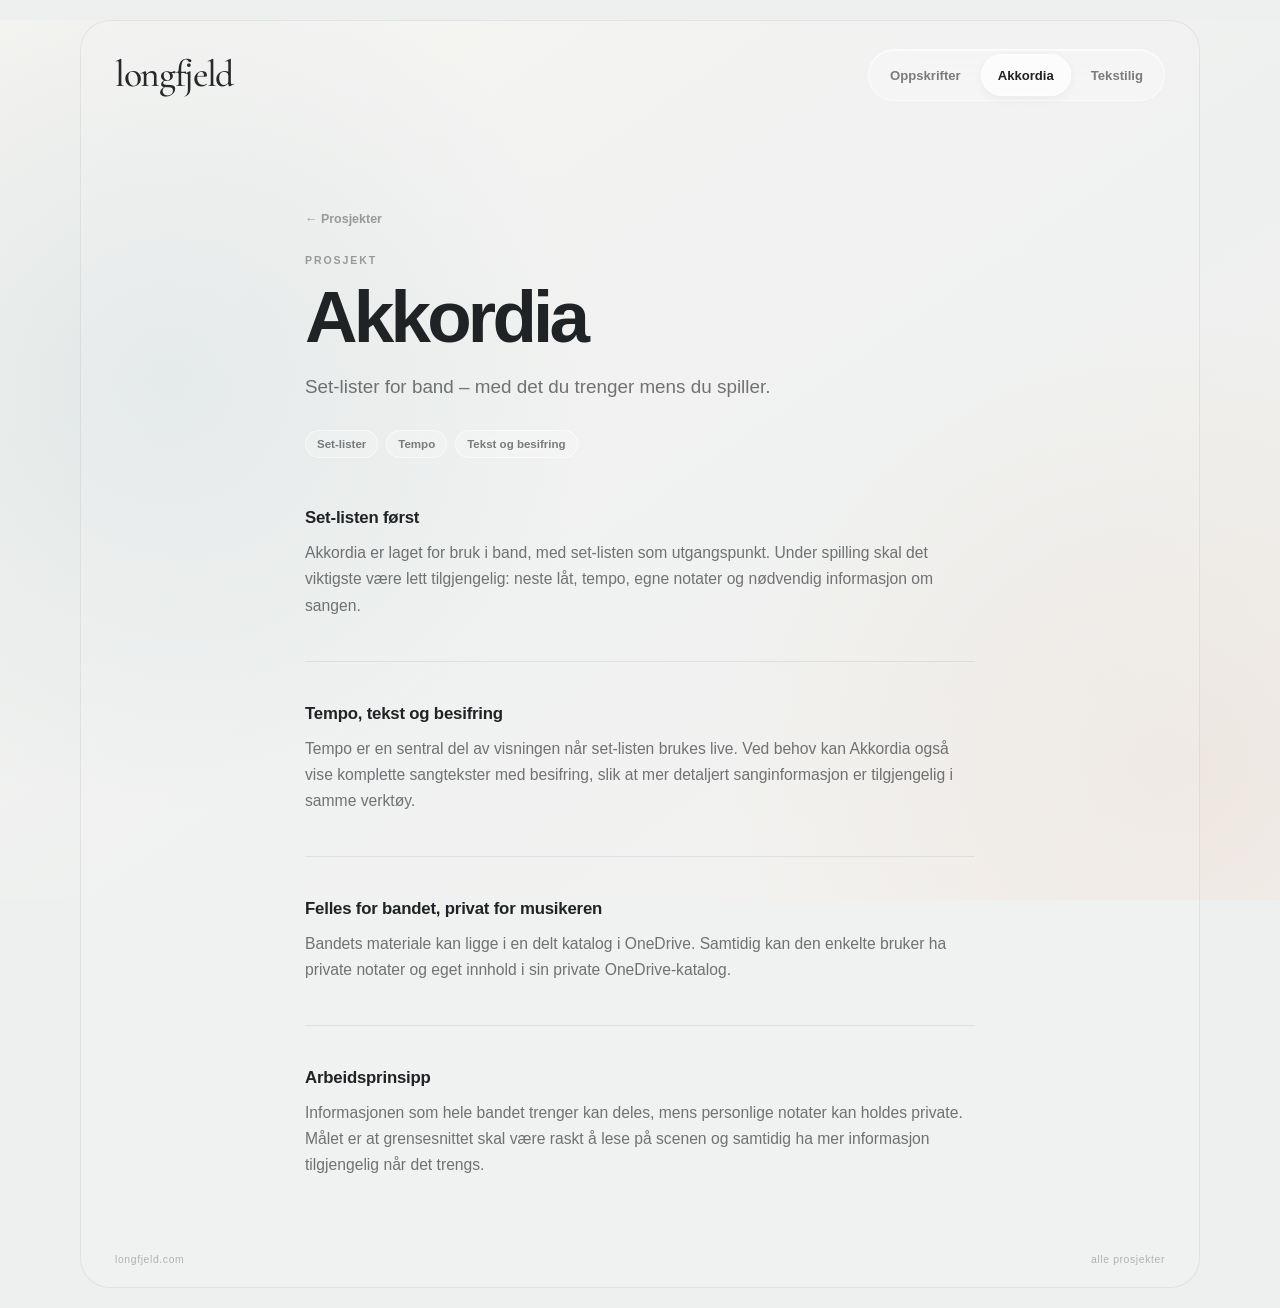
==== akkordia/index.html @ fc6eb003 "Redesign longfjeld.com" ====
<!doctype html>
<html lang="no">
<head>
  <meta charset="utf-8">
  <meta name="viewport" content="width=device-width, initial-scale=1">
  <meta name="description" content="Akkordia - set-lister for band med tempo, private notater, tekster og besifring.">
  <meta name="theme-color" content="#eef0ef">
  <title>Akkordia · longfjeld</title>
  <link rel="stylesheet" href="../style.css">
</head>
<body class="project-page">
  <div class="site-shell">
    <header class="site-header">
      <a class="brand" href="../" aria-label="longfjeld - forside">longfjeld</a>
      <nav class="project-nav" aria-label="Prosjekter">
        <a href="../oppskrifter/">Oppskrifter</a>
        <a href="../akkordia/" aria-current="page">Akkordia</a>
        <a href="../tekstilig/">Tekstilig</a>
      </nav>
    </header>

    <main class="site-main">
      <article class="project-content">
        <div class="project-header-row"><a class="back-link" href="../">← Prosjekter</a></div>
        <section class="project-intro">
          <p class="eyebrow">Prosjekt</p>
          <h1>Akkordia</h1>
          <p class="project-lead">Set-lister for band – med det du trenger mens du spiller.</p>
          <div class="project-meta" aria-label="Nøkkelord">
            <span class="tag">Set-lister</span>
            <span class="tag">Tempo</span>
            <span class="tag">Tekst og besifring</span>
          </div>
        </section>

        <div class="project-sections">
          <section class="info-section">
            <h2>Set-listen først</h2>
            <p>Akkordia er laget for bruk i band, med set-listen som utgangspunkt. Under spilling skal det viktigste være lett tilgjengelig: neste låt, tempo, egne notater og nødvendig informasjon om sangen.</p>
          </section>

          <section class="info-section">
            <h2>Tempo, tekst og besifring</h2>
            <p>Tempo er en sentral del av visningen når set-listen brukes live. Ved behov kan Akkordia også vise komplette sangtekster med besifring, slik at mer detaljert sanginformasjon er tilgjengelig i samme verktøy.</p>
          </section>

          <section class="info-section">
            <h2>Felles for bandet, privat for musikeren</h2>
            <p>Bandets materiale kan ligge i en delt katalog i OneDrive. Samtidig kan den enkelte bruker ha private notater og eget innhold i sin private OneDrive-katalog.</p>
          </section>

          <section class="info-section">
            <h2>Arbeidsprinsipp</h2>
            <p>Informasjonen som hele bandet trenger kan deles, mens personlige notater kan holdes private. Målet er at grensesnittet skal være raskt å lese på scenen og samtidig ha mer informasjon tilgjengelig når det trengs.</p>
          </section>
        </div>
      </article>
    </main>

    <footer class="site-footer">
      <span>longfjeld.com</span>
      <a href="../">alle prosjekter</a>
    </footer>
  </div>
</body>
</html>
---- style.css ----
@import url('https://fonts.googleapis.com/css2?family=Cormorant+Garamond:ital,wght@0,400;0,500;0,600;1,500&display=swap');

/* ==========================================================
   longfjeld.com - Minimal Glass

   ENKLE INNSTILLINGER
   Endre disse verdiene først dersom du vil justere uttrykket.
   ========================================================== */
:root {
  --page-bg-a: #f5f4f1;
  --page-bg-b: #eef0ef;
  --page-bg-c: #f4f1ee;
  --text: #202326;
  --muted: rgba(32, 35, 38, 0.62);
  --quiet: rgba(32, 35, 38, 0.42);
  --faint: rgba(32, 35, 38, 0.30);

  --glass: rgba(255, 255, 255, 0.28);
  --glass-strong: rgba(255, 255, 255, 0.58);
  --glass-hover: rgba(255, 255, 255, 0.52);
  --glass-border: rgba(255, 255, 255, 0.62);
  --glass-blur: 20px;

  --blue-glow: rgba(176, 198, 204, 0.25);
  --warm-glow: rgba(216, 194, 174, 0.22);

  --content-width: 1120px;
  --reading-width: 670px;
  --radius-large: 30px;
  --radius-medium: 20px;
  --radius-pill: 999px;
}

/* Vanligvis trenger du ikke endre noe under denne linjen. */
* {
  box-sizing: border-box;
}

html {
  min-height: 100%;
  background: var(--page-bg-b);
}

body {
  margin: 0;
  min-height: 100vh;
  color: var(--text);
  background:
    radial-gradient(circle at 13% 42%, var(--blue-glow) 0, transparent 27rem),
    radial-gradient(circle at 91% 85%, var(--warm-glow) 0, transparent 28rem),
    linear-gradient(145deg, var(--page-bg-a) 0%, var(--page-bg-b) 58%, var(--page-bg-c) 100%);
  background-attachment: fixed;
  font-family: -apple-system, BlinkMacSystemFont, "Segoe UI", Roboto, Helvetica, Arial, sans-serif;
  -webkit-font-smoothing: antialiased;
  text-rendering: optimizeLegibility;
}

a {
  color: inherit;
}

button,
a {
  -webkit-tap-highlight-color: transparent;
}

.site-shell {
  width: min(calc(100% - 40px), var(--content-width));
  min-height: calc(100vh - 40px);
  margin: 20px auto;
  padding: 28px 34px 22px;
  display: flex;
  flex-direction: column;
  border: 1px solid rgba(125, 132, 136, 0.14);
  border-radius: var(--radius-large);
  background: rgba(248, 248, 246, 0.18);
}

.site-header {
  display: flex;
  align-items: center;
  justify-content: space-between;
  gap: 24px;
}

.brand {
  color: #26292a;
  font-family: "Cormorant Garamond", Georgia, "Times New Roman", serif;
  font-size: clamp(2rem, 3.1vw, 2.35rem);
  font-weight: 500;
  line-height: 1;
  letter-spacing: -0.035em;
  text-decoration: none;
  font-variant-ligatures: common-ligatures discretionary-ligatures;
}

.project-nav {
  display: flex;
  gap: 3px;
  padding: 4px;
  border: 1px solid var(--glass-border);
  border-radius: var(--radius-pill);
  background: var(--glass);
  box-shadow: inset 0 1px 0 rgba(255, 255, 255, 0.55);
  -webkit-backdrop-filter: blur(var(--glass-blur));
  backdrop-filter: blur(var(--glass-blur));
}

.project-nav a {
  min-height: 42px;
  padding: 0 17px;
  display: inline-flex;
  align-items: center;
  justify-content: center;
  border-radius: var(--radius-pill);
  color: rgba(32, 35, 38, 0.58);
  font-size: 0.82rem;
  font-weight: 550;
  text-decoration: none;
  transition: background 160ms ease, color 160ms ease, box-shadow 160ms ease;
}

.project-nav a[aria-current="page"] {
  color: var(--text);
  background: rgba(255, 255, 255, 0.64);
  box-shadow:
    inset 0 0 0 1px rgba(255, 255, 255, 0.72),
    0 3px 10px rgba(48, 53, 56, 0.055);
}

@media (hover: hover) and (pointer: fine) {
  .project-nav a:hover,
  .project-link:hover,
  .button:hover {
    background: var(--glass-hover);
    color: var(--text);
  }
}

:focus-visible {
  outline: 2px solid rgba(70, 100, 112, 0.65);
  outline-offset: 3px;
}

.site-main {
  width: 100%;
  flex: 1;
  display: flex;
  align-items: center;
  justify-content: center;
  padding: clamp(56px, 9vw, 108px) 0 clamp(42px, 6vw, 76px);
}

.home-intro,
.project-intro,
.project-sections {
  width: min(100%, var(--reading-width));
}

.eyebrow {
  margin: 0 0 15px;
  color: var(--quiet);
  font-size: 0.66rem;
  font-weight: 700;
  letter-spacing: 0.18em;
  line-height: 1;
  text-transform: uppercase;
}

h1,
h2,
p {
  margin-top: 0;
}

h1 {
  margin-bottom: 20px;
  color: var(--text);
  font-size: clamp(2.65rem, 6.2vw, 4.55rem);
  font-weight: 570;
  letter-spacing: -0.052em;
  line-height: 0.98;
}

.home-intro > p,
.project-lead {
  max-width: 610px;
  margin-bottom: 0;
  color: var(--muted);
  font-size: clamp(1.05rem, 1.7vw, 1.18rem);
  line-height: 1.62;
}

.project-grid {
  margin-top: 36px;
  display: grid;
  grid-template-columns: repeat(3, minmax(0, 1fr));
  gap: 10px;
}

.project-link {
  min-height: 132px;
  padding: 18px;
  display: flex;
  flex-direction: column;
  justify-content: space-between;
  gap: 18px;
  border: 1px solid var(--glass-border);
  border-radius: var(--radius-medium);
  color: var(--text);
  background: rgba(255, 255, 255, 0.32);
  text-decoration: none;
  -webkit-backdrop-filter: blur(16px);
  backdrop-filter: blur(16px);
  transition: background 160ms ease, transform 160ms ease;
}

.project-link__top {
  display: flex;
  align-items: center;
  justify-content: space-between;
  gap: 12px;
}

.project-link__name {
  font-size: 0.95rem;
  font-weight: 650;
}

.project-link__arrow {
  color: var(--quiet);
  font-size: 1.05rem;
}

.project-link__desc {
  color: var(--muted);
  font-size: 0.83rem;
  line-height: 1.45;
}

.project-header-row {
  margin-bottom: 28px;
}

.back-link {
  color: var(--quiet);
  font-size: 0.78rem;
  font-weight: 550;
  text-decoration: none;
}

.project-meta {
  margin-top: 28px;
  display: flex;
  flex-wrap: wrap;
  gap: 8px;
}

.tag {
  padding: 7px 11px;
  border: 1px solid rgba(255, 255, 255, 0.52);
  border-radius: var(--radius-pill);
  color: rgba(32, 35, 38, 0.58);
  background: rgba(255, 255, 255, 0.22);
  font-size: 0.72rem;
  font-weight: 600;
  -webkit-backdrop-filter: blur(12px);
  backdrop-filter: blur(12px);
}

.project-page .site-main {
  align-items: flex-start;
}

.project-content {
  width: min(100%, var(--reading-width));
}

.project-sections {
  margin-top: 48px;
  display: grid;
  gap: 42px;
}

.info-section {
  padding-top: 2px;
}

.info-section + .info-section {
  padding-top: 42px;
  border-top: 1px solid rgba(32, 35, 38, 0.08);
}

.info-section h2 {
  margin-bottom: 12px;
  color: var(--text);
  font-size: 1.05rem;
  font-weight: 680;
  letter-spacing: -0.012em;
}

.info-section p,
.info-section li {
  color: var(--muted);
  font-size: 0.98rem;
  line-height: 1.66;
}

.info-section p:last-child {
  margin-bottom: 0;
}

.info-section ul {
  margin: 12px 0 0;
  padding-left: 1.15rem;
}

.info-section li + li {
  margin-top: 6px;
}

.actions {
  margin-top: 30px;
  display: flex;
  flex-wrap: wrap;
  gap: 9px;
}

.button {
  min-height: 44px;
  padding: 0 18px;
  display: inline-flex;
  align-items: center;
  justify-content: center;
  gap: 10px;
  border: 1px solid rgba(255, 255, 255, 0.72);
  border-radius: var(--radius-pill);
  color: var(--text);
  background: var(--glass-strong);
  box-shadow: 0 5px 18px rgba(40, 46, 50, 0.055);
  font-size: 0.82rem;
  font-weight: 650;
  text-decoration: none;
  -webkit-backdrop-filter: blur(16px);
  backdrop-filter: blur(16px);
  transition: background 160ms ease;
}

.button--quiet {
  border-color: rgba(55, 60, 63, 0.09);
  color: rgba(32, 35, 38, 0.67);
  background: rgba(255, 255, 255, 0.16);
}

.status {
  margin-bottom: 20px;
  display: inline-flex;
  align-items: center;
  gap: 7px;
  color: var(--quiet);
  font-size: 0.7rem;
  font-weight: 650;
  letter-spacing: 0.08em;
  text-transform: uppercase;
}

.status::before {
  width: 6px;
  height: 6px;
  border-radius: 50%;
  background: rgba(74, 101, 91, 0.58);
  content: "";
}

.site-footer {
  display: flex;
  justify-content: space-between;
  gap: 16px;
  color: var(--faint);
  font-size: 0.65rem;
  letter-spacing: 0.06em;
}

.site-footer a {
  text-decoration: none;
}

.not-found {
  text-align: center;
}

.not-found .button {
  margin-top: 12px;
}

@media (max-width: 760px) {
  body {
    background-attachment: scroll;
  }

  .site-shell {
    width: min(calc(100% - 24px), var(--content-width));
    min-height: calc(100vh - 24px);
    margin: 12px auto;
    padding: 22px 18px 18px;
    border-radius: 24px;
  }

  .site-header {
    flex-direction: column;
    align-items: flex-start;
    gap: 20px;
  }

  .project-nav {
    width: 100%;
    display: grid;
    grid-template-columns: repeat(3, minmax(0, 1fr));
  }

  .project-nav a {
    min-width: 0;
    padding: 0 5px;
    font-size: 0.76rem;
  }

  .site-main {
    align-items: flex-start;
    padding: 48px 7px 38px;
  }

  .project-grid {
    grid-template-columns: 1fr;
    margin-top: 30px;
  }

  .project-link {
    min-height: 108px;
  }

  .site-footer {
    padding: 0 2px;
  }
}

@media (max-width: 380px) {
  .project-nav a {
    font-size: 0.71rem;
  }

  h1 {
    font-size: 2.45rem;
  }
}

@media (prefers-reduced-motion: reduce) {
  *,
  *::before,
  *::after {
    scroll-behavior: auto !important;
    transition: none !important;
  }
}

@media (prefers-contrast: more) {
  :root {
    --muted: rgba(20, 23, 25, 0.82);
    --quiet: rgba(20, 23, 25, 0.68);
  }

  .project-nav,
  .project-link,
  .button,
  .tag {
    border-color: rgba(40, 45, 48, 0.28);
  }
}
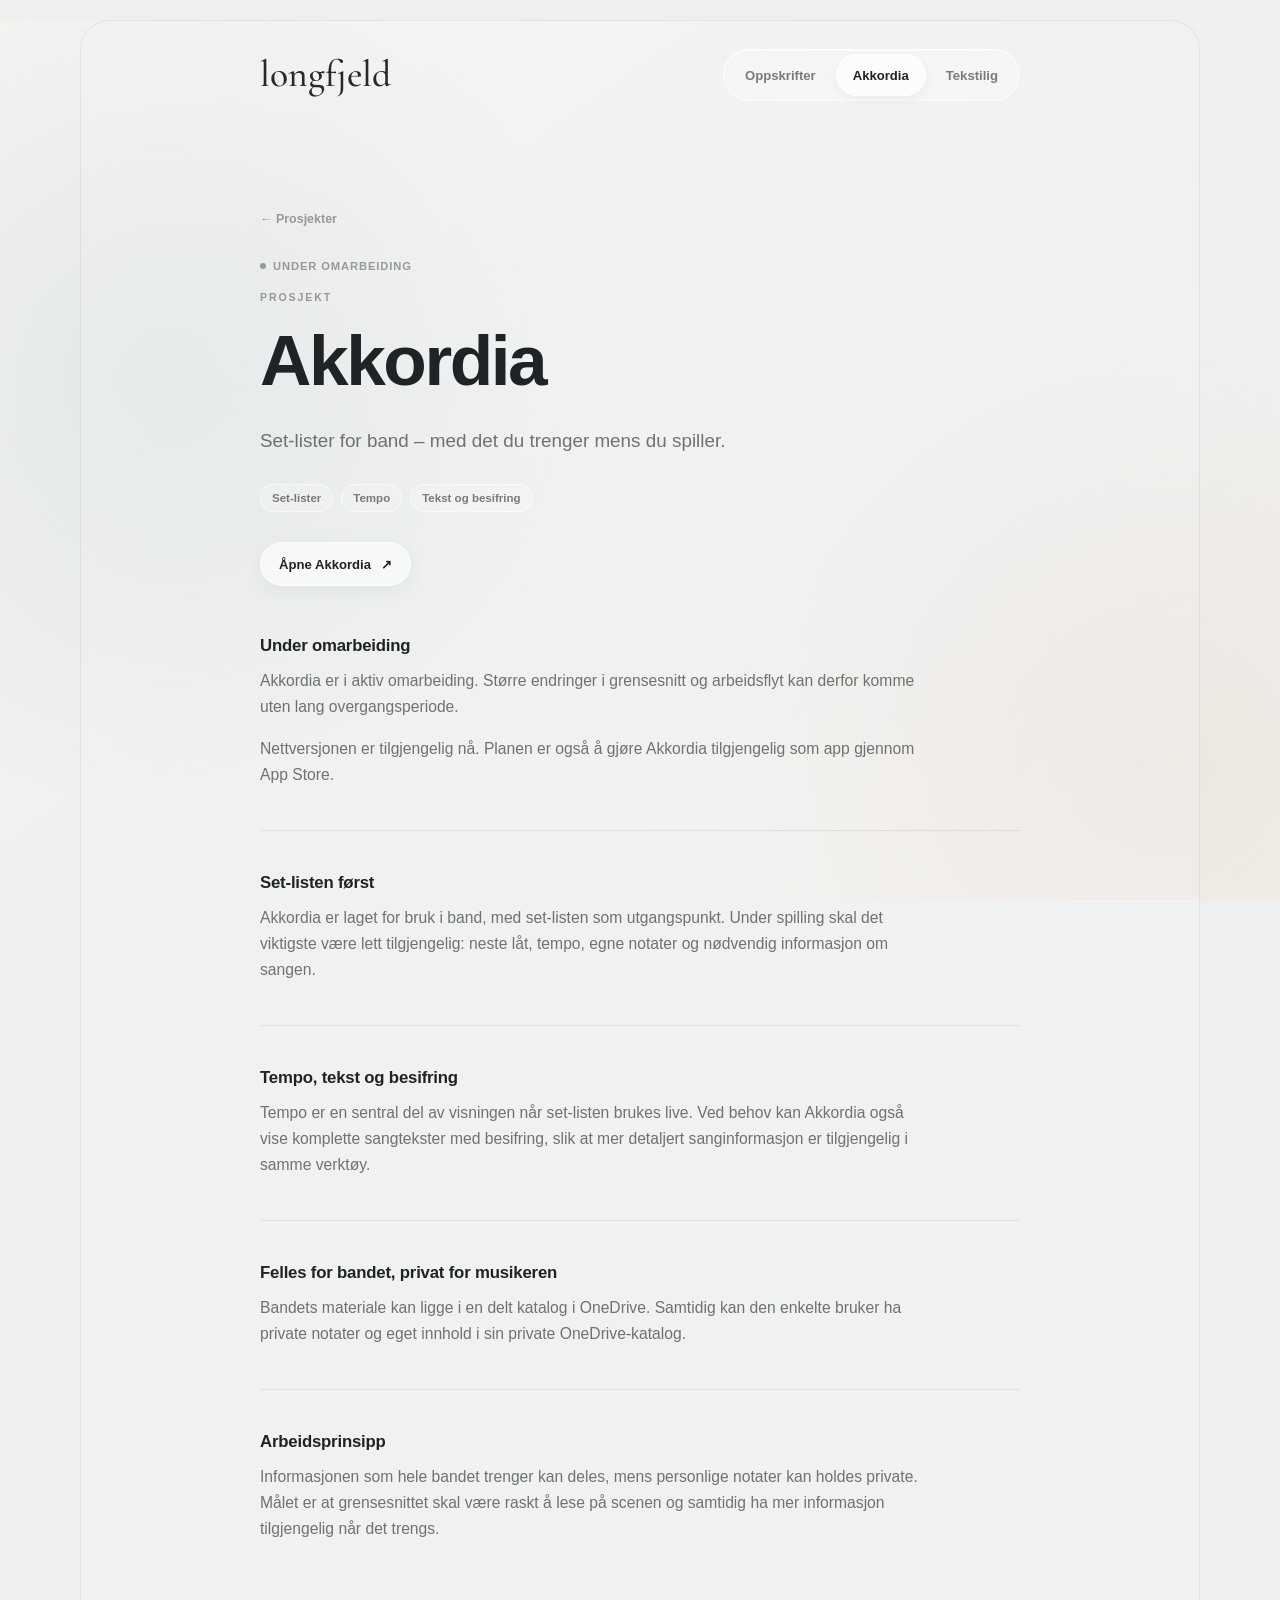
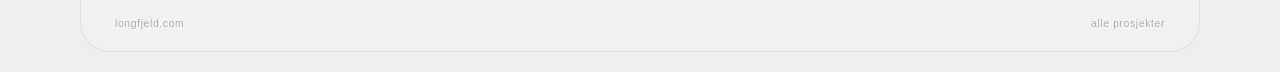
==== commit 1354ccd6: "Designjusteringer" ====
--- a/akkordia/index.html
+++ b/akkordia/index.html
@@ -23,6 +23,7 @@
       <article class="project-content">
         <div class="project-header-row"><a class="back-link" href="../">← Prosjekter</a></div>
         <section class="project-intro">
+          <span class="status">Under omarbeiding</span>
           <p class="eyebrow">Prosjekt</p>
           <h1>Akkordia</h1>
           <p class="project-lead">Set-lister for band – med det du trenger mens du spiller.</p>
@@ -31,9 +32,18 @@
             <span class="tag">Tempo</span>
             <span class="tag">Tekst og besifring</span>
           </div>
+          <div class="actions">
+            <a class="button" href="https://longfjeld.github.io/Akkordia/" target="_blank" rel="noopener noreferrer">Åpne Akkordia <span aria-hidden="true">↗</span></a>
+          </div>
         </section>
 
         <div class="project-sections">
+          <section class="info-section">
+            <h2>Under omarbeiding</h2>
+            <p>Akkordia er i aktiv omarbeiding. Større endringer i grensesnitt og arbeidsflyt kan derfor komme uten lang overgangsperiode.</p>
+            <p>Nettversjonen er tilgjengelig nå. Planen er også å gjøre Akkordia tilgjengelig som app gjennom App Store.</p>
+          </section>
+
           <section class="info-section">
             <h2>Set-listen først</h2>
             <p>Akkordia er laget for bruk i band, med set-listen som utgangspunkt. Under spilling skal det viktigste være lett tilgjengelig: neste låt, tempo, egne notater og nødvendig informasjon om sangen.</p>
--- a/style.css
+++ b/style.css
@@ -25,6 +25,7 @@
   --warm-glow: rgba(216, 194, 174, 0.22);
 
   --content-width: 1120px;
+  --layout-width: 760px;
   --reading-width: 670px;
   --radius-large: 30px;
   --radius-medium: 20px;
@@ -77,6 +78,8 @@
 }
 
 .site-header {
+  width: min(100%, var(--layout-width));
+  margin-inline: auto;
   display: flex;
   align-items: center;
   justify-content: space-between;
@@ -89,7 +92,6 @@
   font-size: clamp(2rem, 3.1vw, 2.35rem);
   font-weight: 500;
   line-height: 1;
-  letter-spacing: -0.035em;
   text-decoration: none;
   font-variant-ligatures: common-ligatures discretionary-ligatures;
 }
@@ -154,11 +156,11 @@
 .home-intro,
 .project-intro,
 .project-sections {
-  width: min(100%, var(--reading-width));
+  width: min(100%, var(--layout-width));
 }
 
 .eyebrow {
-  margin: 0 0 15px;
+  margin: 0 0 20px;
   color: var(--quiet);
   font-size: 0.66rem;
   font-weight: 700;
@@ -174,17 +176,19 @@
 }
 
 h1 {
-  margin-bottom: 20px;
+  max-width: var(--layout-width);
+  margin-bottom: 28px;
   color: var(--text);
-  font-size: clamp(2.65rem, 6.2vw, 4.55rem);
+  font-size: clamp(2.65rem, 5.8vw, 4.45rem);
   font-weight: 570;
-  letter-spacing: -0.052em;
-  line-height: 0.98;
+  letter-spacing: -0.034em;
+  line-height: 1.055;
+  text-wrap: balance;
 }
 
 .home-intro > p,
 .project-lead {
-  max-width: 610px;
+  max-width: var(--reading-width);
   margin-bottom: 0;
   color: var(--muted);
   font-size: clamp(1.05rem, 1.7vw, 1.18rem);
@@ -203,8 +207,8 @@
   padding: 18px;
   display: flex;
   flex-direction: column;
-  justify-content: space-between;
-  gap: 18px;
+  justify-content: flex-start;
+  gap: 16px;
   border: 1px solid var(--glass-border);
   border-radius: var(--radius-medium);
   color: var(--text);
@@ -273,7 +277,7 @@
 }
 
 .project-content {
-  width: min(100%, var(--reading-width));
+  width: min(100%, var(--layout-width));
 }
 
 .project-sections {
@@ -301,6 +305,7 @@
 
 .info-section p,
 .info-section li {
+  max-width: var(--reading-width);
   color: var(--muted);
   font-size: 0.98rem;
   line-height: 1.66;
@@ -310,13 +315,23 @@
   margin-bottom: 0;
 }
 
-.info-section ul {
+.info-section ul,
+.info-section ol {
+  max-width: var(--reading-width);
   margin: 12px 0 0;
-  padding-left: 1.15rem;
+  padding-left: 1.25rem;
 }
 
 .info-section li + li {
   margin-top: 6px;
+}
+
+.info-note {
+  margin-top: 18px;
+  padding-left: 14px;
+  border-left: 1px solid rgba(32, 35, 38, 0.16);
+  color: var(--quiet) !important;
+  font-size: 0.9rem !important;
 }
 
 .actions {
@@ -407,6 +422,7 @@
   }
 
   .site-header {
+    width: 100%;
     flex-direction: column;
     align-items: flex-start;
     gap: 20px;
@@ -427,6 +443,15 @@
   .site-main {
     align-items: flex-start;
     padding: 48px 7px 38px;
+  }
+
+  .eyebrow {
+    margin-bottom: 17px;
+  }
+
+  h1 {
+    margin-bottom: 24px;
+    line-height: 1.06;
   }
 
   .project-grid {
